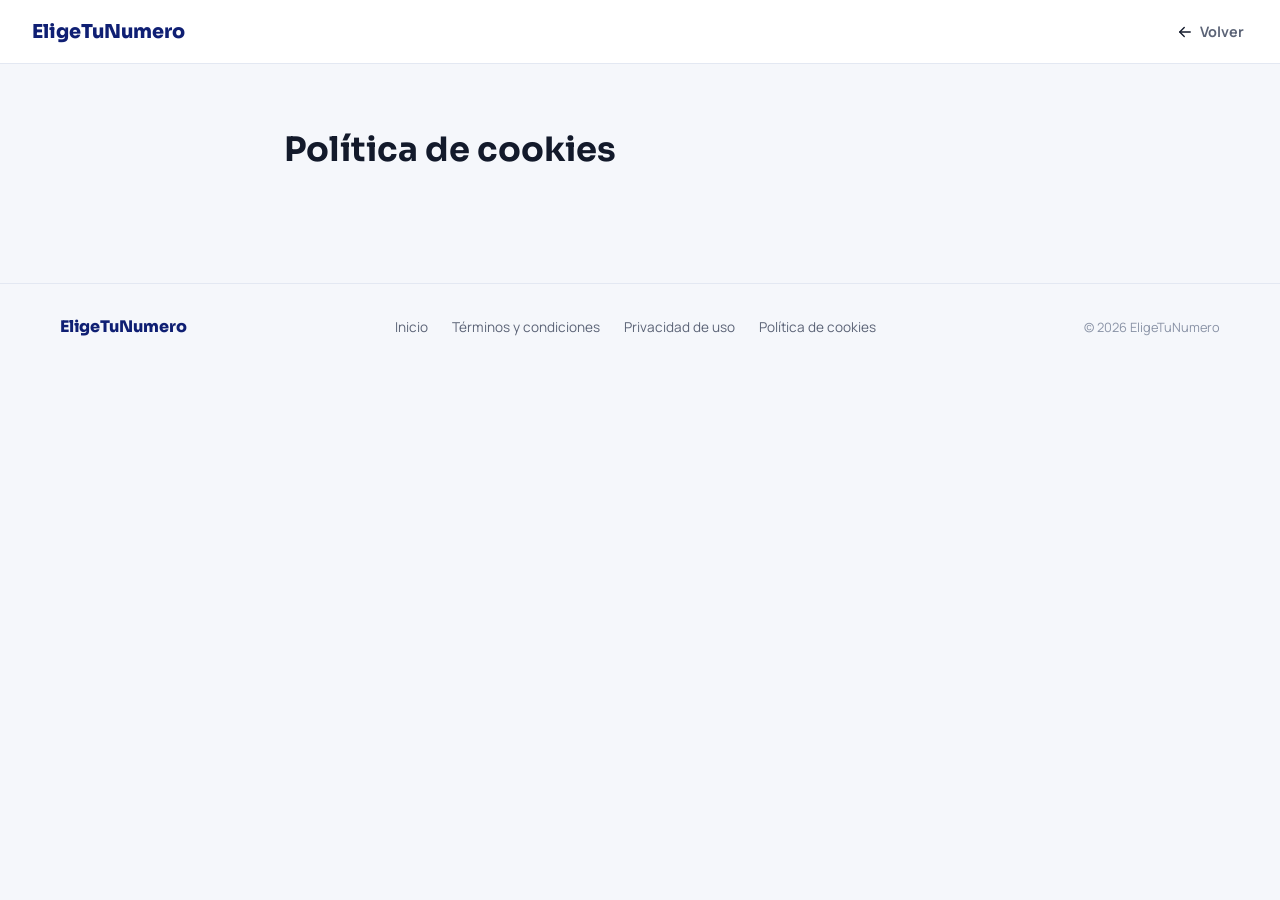
==== cookies.html @ 7b5f64bc "Add files via upload" ====
<!doctype html>
<html lang="es">
<head>
  <meta charset="UTF-8" />
  <meta name="viewport" content="width=device-width, initial-scale=1.0" />
  <title>Política de cookies — EligeTuNumero</title>

  <link rel="preconnect" href="https://fonts.googleapis.com" />
  <link rel="preconnect" href="https://fonts.gstatic.com" crossorigin />
  <link
    href="https://fonts.googleapis.com/css2?family=Sora:wght@600;700;800&family=Manrope:wght@400;500;600;700;800&display=swap"
    rel="stylesheet"
  />

  <link rel="icon" type="image/svg+xml" href="assets/logo/logito.svg">

  <link rel="stylesheet" href="css/tokens.css" />
  <link rel="stylesheet" href="css/base.css" />
  <link rel="stylesheet" href="css/animations.css" />
  <link rel="stylesheet" href="css/buttons.css" />
  <link rel="stylesheet" href="css/legal.css" />
  <link rel="stylesheet" href="css/simple-footer.css" />
</head>
<body>

  <header class="legal-topbar">
    <a href="index.html" class="legal-topbar__logo">EligeTuNumero</a>
    <button class="back-button" onclick="history.back()"><span data-icon="arrow-left"></span> Volver</button>
  </header>

  <main class="legal-main">
    <h1>Política de cookies</h1>
    <!-- Contenido pendiente: se reemplaza cuando esté listo el texto final. -->
  </main>

  <footer class="simple-footer">
    <div class="simple-footer__inner">
      <span class="simple-footer__logo">EligeTuNumero</span>
      <div class="simple-footer__links">
        <a href="index.html">Inicio</a>
        <a href="terminos-y-condiciones.html">Términos y condiciones</a>
        <a href="privacidad.html">Privacidad de uso</a>
        <a href="cookies.html">Política de cookies</a>
      </div>
      <span class="simple-footer__copy" id="legal-footer-year">© 2026 EligeTuNumero</span>
    </div>
  </footer>

  <script src="js/common/icons.js"></script>
  <script src="js/common/render-icons.js"></script>
  <script src="js/common/scroll-reveal.js"></script>
  <script>
    document.getElementById('legal-footer-year').textContent = '© ' + new Date().getFullYear() + ' EligeTuNumero'
  </script>
</body>
</html>
---- css/tokens.css ----
/* Paleta, tipografía, espaciados y radios: todo lo que define el estilo
   vive acá para poder retocarlo desde un solo lugar. */
:root {
  --color-bg: #F5F7FB;
  --color-surface: #FFFFFF;
  --color-surface-tint: #EEF3FF;
  --color-primary: #234DE0;
  --color-primary-dark: #16309C;
  --color-primary-ink: #0F1F73;
  --color-text: #131A2B;
  --color-text-secondary: #5B6376;
  --color-text-faint: #8A93A6;
  --color-border: #E3E8F2;
  --color-success: #147A46;
  --color-success-bg: #E4F6EC;
  --color-warning: #B5720B;
  --color-warning-bg: #FCF0DA;
  --color-danger: #C22B3A;
  --color-danger-bg: #FBE8EA;

  --font-heading: 'Sora', 'Segoe UI', sans-serif;
  --font-body: 'Manrope', 'Segoe UI', sans-serif;

  --radius-sm: 8px;
  --radius-md: 14px;
  --radius-lg: 20px;

  --shadow-sm: 0 1px 2px rgba(19, 26, 43, 0.06);
  --shadow-md: 0 10px 30px rgba(19, 26, 43, 0.08);
  --shadow-lg: 0 20px 50px rgba(19, 26, 43, 0.12);

  --container: 1160px;
  --container-narrow: 760px;

  --space-1: 4px;
  --space-2: 8px;
  --space-3: 12px;
  --space-4: 16px;
  --space-5: 24px;
  --space-6: 32px;
  --space-7: 48px;
  --space-8: 64px;
  --space-9: 96px;
}
---- css/base.css ----
/* Reset mínimo + tipografía base. Se carga en todas las páginas. */
* {
  box-sizing: border-box;
}

html, body {
  margin: 0;
  padding: 0;
}

html {
  scroll-behavior: smooth;
}

body {
  background: var(--color-bg);
  color: var(--color-text);
  font-family: var(--font-body);
  -webkit-font-smoothing: antialiased;
  overflow-wrap: anywhere;
}

h1, h2, h3, h4 {
  font-family: var(--font-heading);
  margin: 0;
  color: var(--color-text);
}

p {
  margin: 0;
}

a {
  color: inherit;
  text-decoration: none;
}

button {
  font-family: inherit;
}

img {
  max-width: 100%;
  display: block;
}

ul {
  margin: 0;
  padding: 0;
  list-style: none;
}

input, textarea, select {
  font-family: inherit;
  font-size: inherit;
}

:focus-visible {
  outline: 2px solid var(--color-primary);
  outline-offset: 2px;
}

.container {
  max-width: var(--container);
  margin: 0 auto;
  padding: 0 var(--space-5);
}

.container-narrow {
  max-width: var(--container-narrow);
  margin: 0 auto;
  padding: 0 var(--space-5);
}

/* Íconos de línea (ver js/common/icons.js). [data-icon] reserva el espacio
   antes de que el script los rellene, para que no salte el layout. */
[data-icon] {
  display: inline-flex;
  width: 18px;
  height: 18px;
  flex: none;
}

.icon-svg {
  width: 18px;
  height: 18px;
  display: block;
  flex: none;
}

@media (prefers-reduced-motion: reduce) {
  html {
    scroll-behavior: auto;
  }

  * {
    animation: none !important;
    transition: none !important;
  }
}
---- css/animations.css ----
/* Animaciones simples y compartidas. Nada llamativo: entradas suaves y
   feedback de interacción. prefers-reduced-motion ya las desactiva todas
   por completo (ver la regla global en base.css). */

@keyframes fadeInUp {
  from {
    opacity: 0;
    transform: translateY(10px);
  }
  to {
    opacity: 1;
    transform: translateY(0);
  }
}

@keyframes fadeIn {
  from {
    opacity: 0;
  }
  to {
    opacity: 1;
  }
}

@keyframes popIn {
  from {
    opacity: 0;
    transform: scale(0.85);
  }
  to {
    opacity: 1;
    transform: scale(1);
  }
}

@keyframes overlayFadeIn {
  from {
    opacity: 0;
  }
  to {
    opacity: 1;
  }
}

@keyframes modalPanelIn {
  from {
    opacity: 0;
    transform: translateY(12px) scale(0.98);
  }
  to {
    opacity: 1;
    transform: translateY(0) scale(1);
  }
}

@keyframes slideUpIn {
  from {
    opacity: 0;
    transform: translate(-50%, 12px);
  }
  to {
    opacity: 1;
    transform: translate(-50%, 0);
  }
}

/* Utilidad genérica: entrada suave para bloques de página (hero, secciones). */
.fade-in-up {
  animation: fadeInUp 0.5s ease both;
}

/* Animación al desplazarse: arranca oculto/corrido y pasa a su lugar cuando
   entra en pantalla (ver js/common/scroll-reveal.js, que agrega is-visible). */
.reveal {
  opacity: 0;
  transform: translateY(18px);
  transition: opacity 0.5s ease, transform 0.5s ease;
}

.reveal.is-visible {
  opacity: 1;
  transform: translateY(0);
}

.reveal:nth-child(2) {
  transition-delay: 0.08s;
}

.reveal:nth-child(3) {
  transition-delay: 0.16s;
}

.reveal:nth-child(4) {
  transition-delay: 0.24s;
}

.reveal:nth-child(5) {
  transition-delay: 0.32s;
}
---- css/buttons.css ----
.btn {
  display: inline-flex;
  align-items: center;
  justify-content: center;
  gap: var(--space-2);
  padding: 12px 22px;
  border-radius: var(--radius-sm);
  border: 1px solid transparent;
  font-weight: 700;
  font-size: 0.95rem;
  cursor: pointer;
  transition: background-color 0.15s ease, border-color 0.15s ease, color 0.15s ease,
    transform 0.15s ease, box-shadow 0.15s ease;
  white-space: nowrap;
}

.btn:active {
  transform: translateY(1px);
}

.btn-primary {
  background: var(--color-primary);
  color: #fff;
  box-shadow: 0 4px 14px rgba(35, 77, 224, 0.22);
}

.btn-primary:hover {
  background: var(--color-primary-dark);
  transform: translateY(-1px);
  box-shadow: 0 6px 18px rgba(35, 77, 224, 0.3);
}

.btn-secondary {
  background: var(--color-surface);
  color: var(--color-primary);
  border-color: var(--color-border);
}

.btn-secondary:hover {
  border-color: var(--color-primary);
  transform: translateY(-1px);
}

.btn-danger {
  background: var(--color-surface);
  color: var(--color-danger);
  border-color: var(--color-danger-bg);
}

.btn-danger:hover {
  background: var(--color-danger-bg);
  border-color: var(--color-danger);
  transform: translateY(-1px);
}

.btn-block {
  width: 100%;
}

.back-button {
  display: inline-flex;
  align-items: center;
  gap: 6px;
  background: none;
  border: none;
  color: var(--color-text-secondary);
  font-weight: 700;
  font-size: 0.9rem;
  cursor: pointer;
  padding: 6px 4px;
  transition: color 0.15s ease;
}

.back-button:hover {
  color: var(--color-primary);
}

.back-button:hover [data-icon] {
  transform: translateX(-2px);
}

.back-button [data-icon] {
  transition: transform 0.15s ease;
}
---- css/legal.css ----
.legal-topbar {
  background: var(--color-surface);
  border-bottom: 1px solid var(--color-border);
  padding: var(--space-4) var(--space-6);
  display: flex;
  align-items: center;
  justify-content: space-between;
}

.legal-topbar__logo {
  font-family: var(--font-heading);
  font-weight: 800;
  font-size: 1.2rem;
  color: var(--color-primary-ink);
}

.legal-main {
  max-width: var(--container-narrow);
  margin: 0 auto;
  padding: var(--space-8) var(--space-5) var(--space-9);
}

.legal-main h1 {
  font-size: 2.1rem;
}

.legal-updated {
  color: var(--color-text-faint);
  font-size: 0.85rem;
  margin-top: var(--space-2);
}

.legal-intro {
  margin-top: var(--space-6);
  color: var(--color-text-secondary);
  line-height: 1.6;
}

.legal-section {
  margin-top: var(--space-7);
}

.legal-section h2 {
  font-size: 1.25rem;
  margin-bottom: var(--space-3);
}

.legal-section p,
.legal-section li {
  color: var(--color-text-secondary);
  line-height: 1.65;
}

.legal-section p + p {
  margin-top: var(--space-3);
}

.legal-section ul {
  margin-top: var(--space-3);
  padding-left: var(--space-5);
  list-style: disc;
  display: flex;
  flex-direction: column;
  gap: var(--space-2);
}

.legal-nav {
  margin-top: var(--space-6);
  background: var(--color-surface-tint);
  border-radius: var(--radius-md);
  padding: var(--space-5);
  display: flex;
  flex-wrap: wrap;
  gap: var(--space-2) var(--space-5);
}

.legal-nav a {
  color: var(--color-primary-ink);
  font-weight: 700;
  font-size: 0.88rem;
}

.legal-nav a:hover {
  color: var(--color-primary);
}
---- css/simple-footer.css ----
.simple-footer {
  border-top: 1px solid var(--color-border);
  padding: var(--space-6) var(--space-5);
  margin-top: var(--space-4);
}

.simple-footer__inner {
  max-width: var(--container);
  margin: 0 auto;
  display: flex;
  align-items: center;
  justify-content: space-between;
  flex-wrap: wrap;
  gap: var(--space-3);
}

.simple-footer__logo {
  font-family: var(--font-heading);
  font-weight: 800;
  color: var(--color-primary-ink);
}

.simple-footer__links {
  display: flex;
  gap: var(--space-5);
  font-size: 0.85rem;
  color: var(--color-text-secondary);
}

.simple-footer__links a:hover {
  color: var(--color-primary);
}

.simple-footer__copy {
  font-size: 0.8rem;
  color: var(--color-text-faint);
}

@media (max-width: 700px) {
  .simple-footer {
    padding: var(--space-5) var(--space-4);
  }

  .simple-footer__logo {
    display: none;
  }

  .simple-footer__inner {
    flex-direction: column;
    justify-content: center;
    gap: var(--space-3);
  }

  .simple-footer__links {
    flex-wrap: wrap;
    justify-content: center;
    gap: var(--space-2) var(--space-4);
    font-size: 0.76rem;
  }

  .simple-footer__links a {
    white-space: nowrap;
  }

  .simple-footer__copy {
    font-size: 0.72rem;
    white-space: nowrap;
  }
}
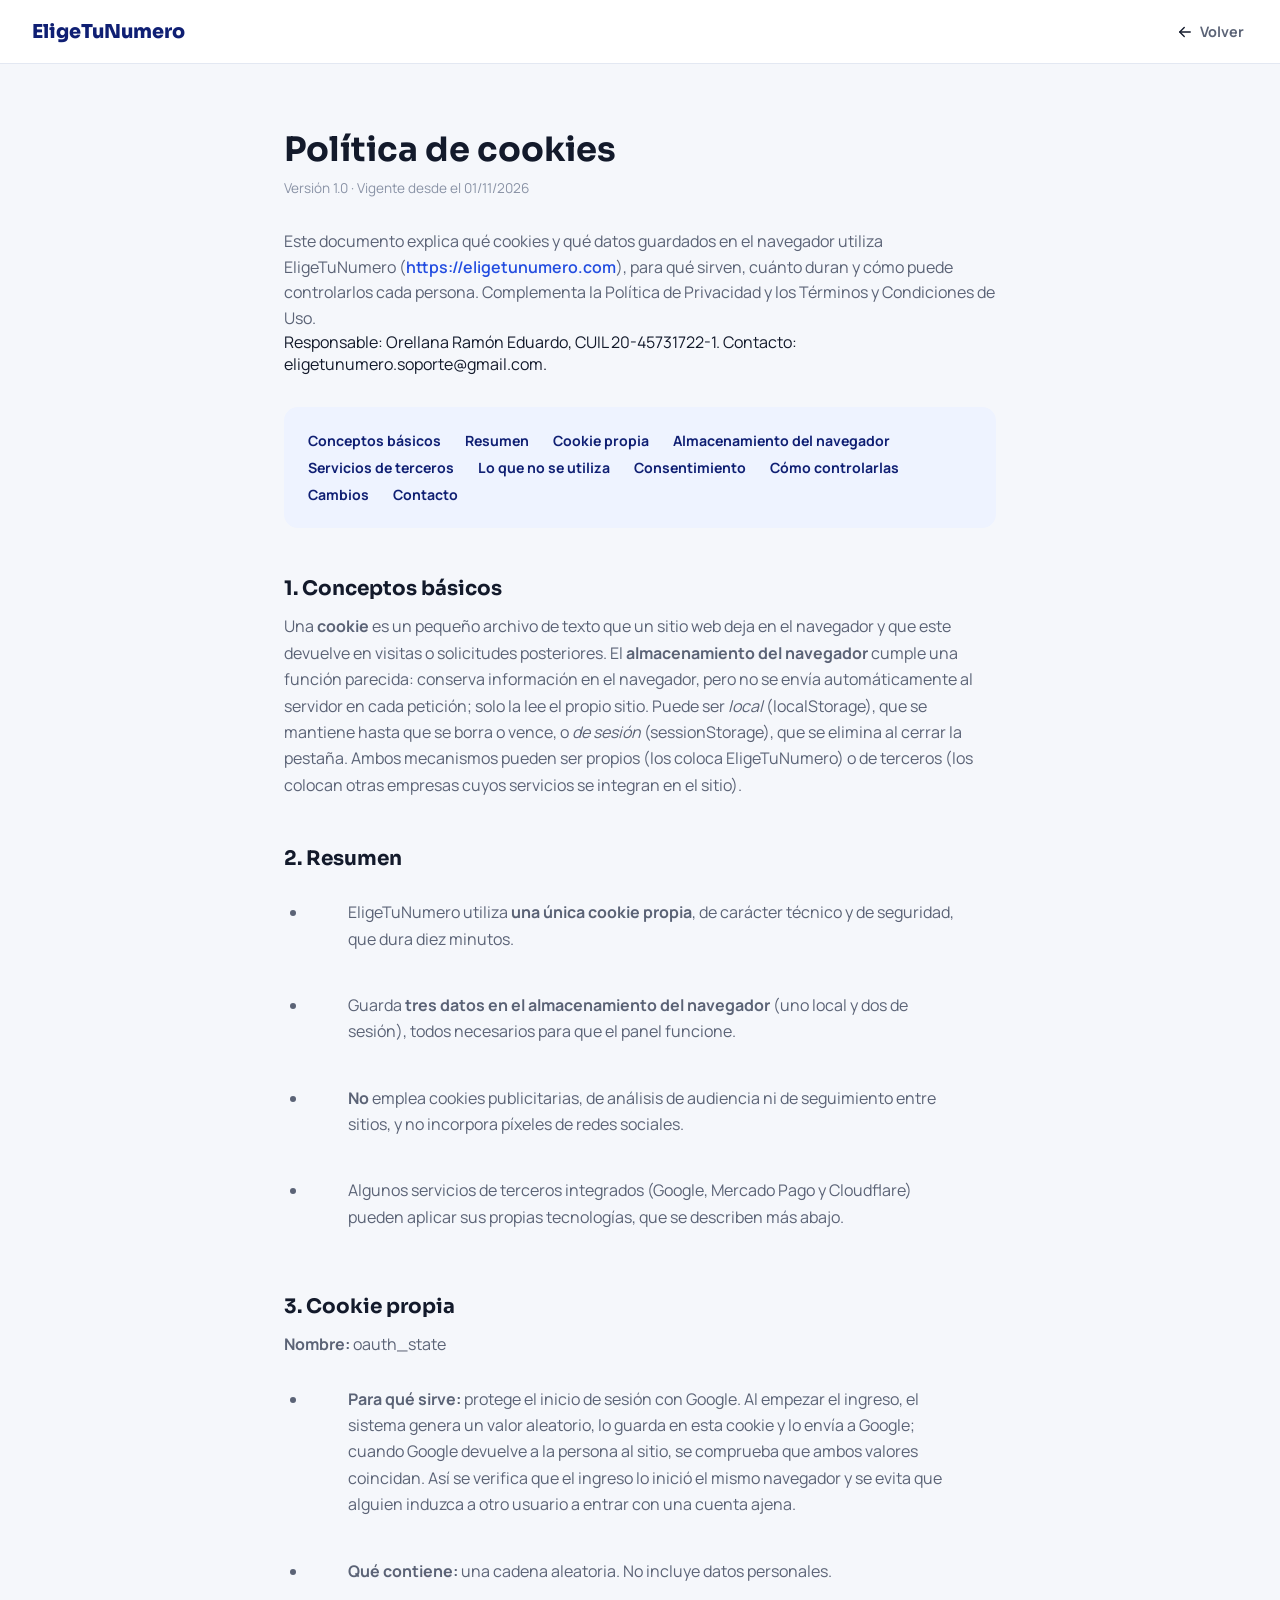
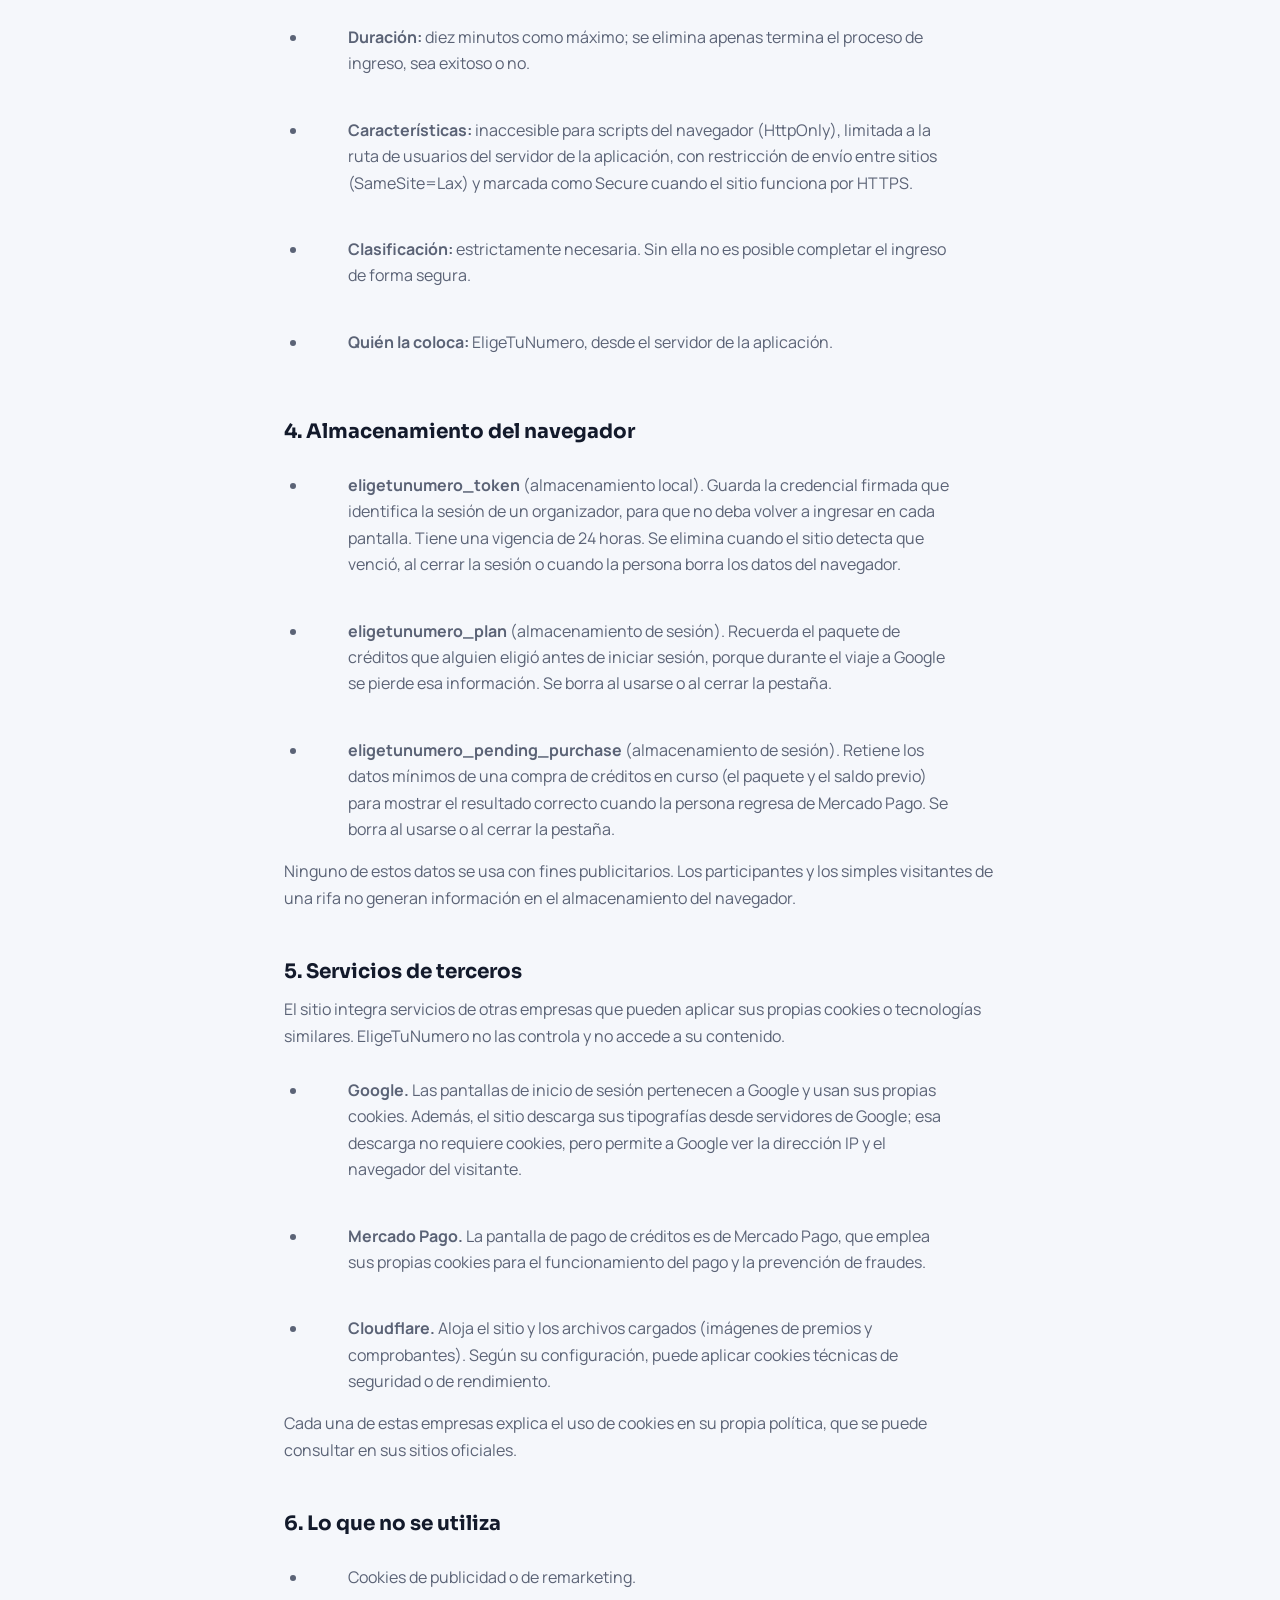
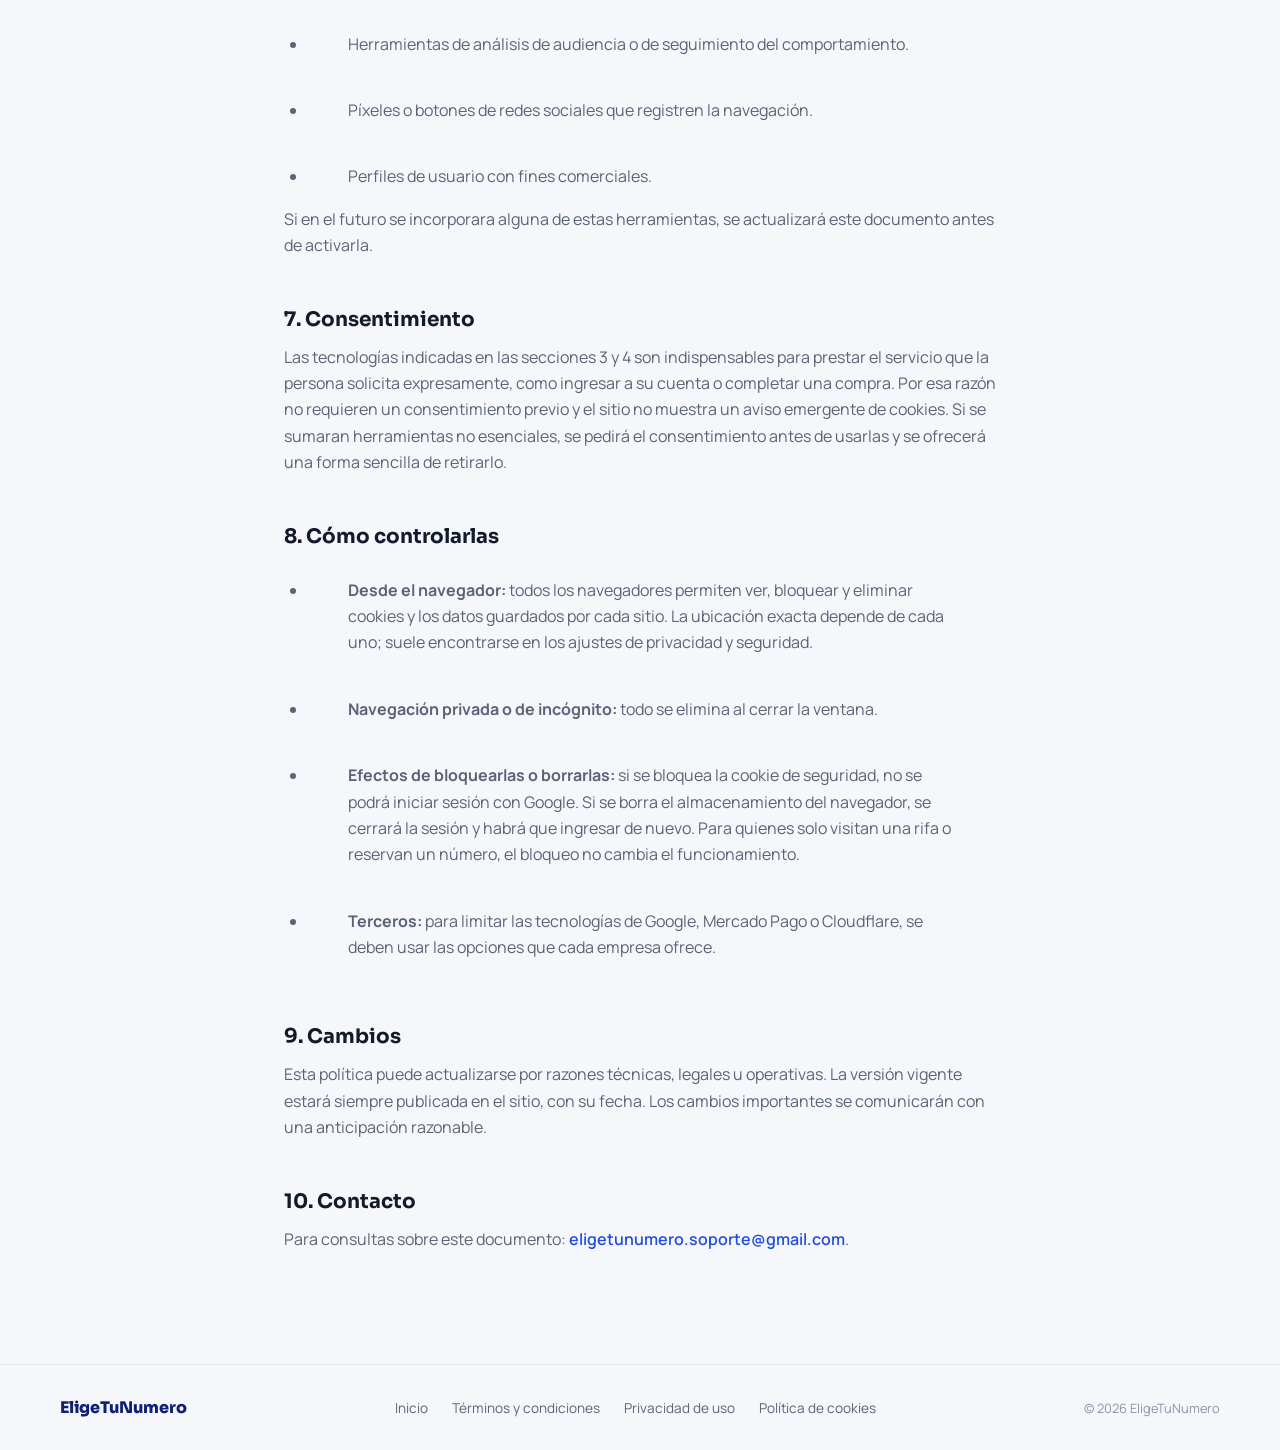
==== commit a7f21fc0: "Add files via upload" ====
--- a/cookies.html
+++ b/cookies.html
@@ -4,6 +4,21 @@
   <meta charset="UTF-8" />
   <meta name="viewport" content="width=device-width, initial-scale=1.0" />
   <title>Política de cookies — EligeTuNumero</title>
+  <meta name="description" content="Qué cookies y almacenamiento del navegador usa EligeTuNumero y para qué." />
+  <meta name="robots" content="index,follow" />
+  <meta name="theme-color" content="#234DE0" />
+  <link rel="canonical" href="https://eligetunumero.com/cookies.html" />
+  <meta property="og:type" content="website" />
+  <meta property="og:site_name" content="EligeTuNumero" />
+  <meta property="og:locale" content="es_AR" />
+  <meta property="og:title" content="Política de cookies — EligeTuNumero" />
+  <meta property="og:description" content="Qué cookies y almacenamiento del navegador usa EligeTuNumero y para qué." />
+  <meta property="og:url" content="https://eligetunumero.com/cookies.html" />
+  <meta property="og:image" content="https://eligetunumero.com/assets/logo/icon.png" />
+  <meta name="twitter:card" content="summary" />
+  <meta name="twitter:title" content="Política de cookies — EligeTuNumero" />
+  <meta name="twitter:description" content="Qué cookies y almacenamiento del navegador usa EligeTuNumero y para qué." />
+  <meta name="twitter:image" content="https://eligetunumero.com/assets/logo/icon.png" />
 
   <link rel="preconnect" href="https://fonts.googleapis.com" />
   <link rel="preconnect" href="https://fonts.gstatic.com" crossorigin />
@@ -12,7 +27,7 @@
     rel="stylesheet"
   />
 
-  <link rel="icon" type="image/svg+xml" href="assets/logo/logito.svg">
+  <link rel="icon" type="image/png" href="assets/logo/icon.png">
 
   <link rel="stylesheet" href="css/tokens.css" />
   <link rel="stylesheet" href="css/base.css" />
@@ -30,7 +45,144 @@
 
   <main class="legal-main">
     <h1>Política de cookies</h1>
-    <!-- Contenido pendiente: se reemplaza cuando esté listo el texto final. -->
+    <p class="legal-updated">Versión 1.0 · Vigente desde el 01/11/2026</p>
+    <p class="legal-intro">Este documento explica qué cookies y qué datos guardados en el navegador utiliza EligeTuNumero (<a href="https://eligetunumero.com">https://eligetunumero.com</a>), para qué sirven, cuánto duran y cómo puede controlarlos cada persona. Complementa la Política de Privacidad y los Términos y Condiciones de Uso.</p>
+<p>Responsable: Orellana Ramón Eduardo, CUIL 20-45731722-1. Contacto: <a href="mailto:eligetunumero.soporte@gmail.com">eligetunumero.soporte@gmail.com</a>.</p>
+    <nav class="legal-nav" aria-label="Contenido">
+      <a href="#seccion-1">Conceptos básicos</a>
+      <a href="#seccion-2">Resumen</a>
+      <a href="#seccion-3">Cookie propia</a>
+      <a href="#seccion-4">Almacenamiento del navegador</a>
+      <a href="#seccion-5">Servicios de terceros</a>
+      <a href="#seccion-6">Lo que no se utiliza</a>
+      <a href="#seccion-7">Consentimiento</a>
+      <a href="#seccion-8">Cómo controlarlas</a>
+      <a href="#seccion-9">Cambios</a>
+      <a href="#seccion-10">Contacto</a>
+    </nav>
+    <section class="legal-section" id="seccion-1">
+      <h2>1. Conceptos básicos</h2>
+      <p>Una <strong>cookie</strong> es un pequeño archivo de texto que un sitio web deja en el navegador y que este devuelve en visitas o solicitudes posteriores. El <strong>almacenamiento del navegador</strong> cumple una función parecida: conserva información en el navegador, pero no se envía automáticamente al servidor en cada petición; solo la lee el propio sitio. Puede ser <em>local</em> (localStorage), que se mantiene hasta que se borra o vence, o <em>de sesión</em> (sessionStorage), que se elimina al cerrar la pestaña. Ambos mecanismos pueden ser propios (los coloca EligeTuNumero) o de terceros (los colocan otras empresas cuyos servicios se integran en el sitio).</p>
+    </section>
+    <section class="legal-section" id="seccion-2">
+      <h2>2. Resumen</h2>
+      <ul>
+<li><blockquote>
+<p>EligeTuNumero utiliza <strong>una única cookie propia</strong>, de carácter técnico y de seguridad, que dura diez minutos.</p>
+</blockquote></li>
+<li><blockquote>
+<p>Guarda <strong>tres datos en el almacenamiento del navegador</strong> (uno local y dos de sesión), todos necesarios para que el panel funcione.</p>
+</blockquote></li>
+<li><blockquote>
+<p><strong>No</strong> emplea cookies publicitarias, de análisis de audiencia ni de seguimiento entre sitios, y no incorpora píxeles de redes sociales.</p>
+</blockquote></li>
+<li><blockquote>
+<p>Algunos servicios de terceros integrados (Google, Mercado Pago y Cloudflare) pueden aplicar sus propias tecnologías, que se describen más abajo.</p>
+</blockquote></li>
+</ul>
+    </section>
+    <section class="legal-section" id="seccion-3">
+      <h2>3. Cookie propia</h2>
+      <p><strong>Nombre:</strong> oauth_state</p>
+<ul>
+<li><blockquote>
+<p><strong>Para qué sirve:</strong> protege el inicio de sesión con Google. Al empezar el ingreso, el sistema genera un valor aleatorio, lo guarda en esta cookie y lo envía a Google; cuando Google devuelve a la persona al sitio, se comprueba que ambos valores coincidan. Así se verifica que el ingreso lo inició el mismo navegador y se evita que alguien induzca a otro usuario a entrar con una cuenta ajena.</p>
+</blockquote></li>
+<li><blockquote>
+<p><strong>Qué contiene:</strong> una cadena aleatoria. No incluye datos personales.</p>
+</blockquote></li>
+<li><blockquote>
+<p><strong>Duración:</strong> diez minutos como máximo; se elimina apenas termina el proceso de ingreso, sea exitoso o no.</p>
+</blockquote></li>
+<li><blockquote>
+<p><strong>Características:</strong> inaccesible para scripts del navegador (HttpOnly), limitada a la ruta de usuarios del servidor de la aplicación, con restricción de envío entre sitios (SameSite=Lax) y marcada como Secure cuando el sitio funciona por HTTPS.</p>
+</blockquote></li>
+<li><blockquote>
+<p><strong>Clasificación:</strong> estrictamente necesaria. Sin ella no es posible completar el ingreso de forma segura.</p>
+</blockquote></li>
+<li><blockquote>
+<p><strong>Quién la coloca:</strong> EligeTuNumero, desde el servidor de la aplicación.</p>
+</blockquote></li>
+</ul>
+    </section>
+    <section class="legal-section" id="seccion-4">
+      <h2>4. Almacenamiento del navegador</h2>
+      <ul>
+<li><blockquote>
+<p><strong>eligetunumero_token</strong> (almacenamiento local). Guarda la credencial firmada que identifica la sesión de un organizador, para que no deba volver a ingresar en cada pantalla. Tiene una vigencia de 24 horas. Se elimina cuando el sitio detecta que venció, al cerrar la sesión o cuando la persona borra los datos del navegador.</p>
+</blockquote></li>
+<li><blockquote>
+<p><strong>eligetunumero_plan</strong> (almacenamiento de sesión). Recuerda el paquete de créditos que alguien eligió antes de iniciar sesión, porque durante el viaje a Google se pierde esa información. Se borra al usarse o al cerrar la pestaña.</p>
+</blockquote></li>
+<li><blockquote>
+<p><strong>eligetunumero_pending_purchase</strong> (almacenamiento de sesión). Retiene los datos mínimos de una compra de créditos en curso (el paquete y el saldo previo) para mostrar el resultado correcto cuando la persona regresa de Mercado Pago. Se borra al usarse o al cerrar la pestaña.</p>
+</blockquote></li>
+</ul>
+<p>Ninguno de estos datos se usa con fines publicitarios. Los participantes y los simples visitantes de una rifa no generan información en el almacenamiento del navegador.</p>
+    </section>
+    <section class="legal-section" id="seccion-5">
+      <h2>5. Servicios de terceros</h2>
+      <p>El sitio integra servicios de otras empresas que pueden aplicar sus propias cookies o tecnologías similares. EligeTuNumero no las controla y no accede a su contenido.</p>
+<ul>
+<li><blockquote>
+<p><strong>Google.</strong> Las pantallas de inicio de sesión pertenecen a Google y usan sus propias cookies. Además, el sitio descarga sus tipografías desde servidores de Google; esa descarga no requiere cookies, pero permite a Google ver la dirección IP y el navegador del visitante.</p>
+</blockquote></li>
+<li><blockquote>
+<p><strong>Mercado Pago.</strong> La pantalla de pago de créditos es de Mercado Pago, que emplea sus propias cookies para el funcionamiento del pago y la prevención de fraudes.</p>
+</blockquote></li>
+<li><blockquote>
+<p><strong>Cloudflare.</strong> Aloja el sitio y los archivos cargados (imágenes de premios y comprobantes). Según su configuración, puede aplicar cookies técnicas de seguridad o de rendimiento.</p>
+</blockquote></li>
+</ul>
+<p>Cada una de estas empresas explica el uso de cookies en su propia política, que se puede consultar en sus sitios oficiales.</p>
+    </section>
+    <section class="legal-section" id="seccion-6">
+      <h2>6. Lo que no se utiliza</h2>
+      <ul>
+<li><blockquote>
+<p>Cookies de publicidad o de remarketing.</p>
+</blockquote></li>
+<li><blockquote>
+<p>Herramientas de análisis de audiencia o de seguimiento del comportamiento.</p>
+</blockquote></li>
+<li><blockquote>
+<p>Píxeles o botones de redes sociales que registren la navegación.</p>
+</blockquote></li>
+<li><blockquote>
+<p>Perfiles de usuario con fines comerciales.</p>
+</blockquote></li>
+</ul>
+<p>Si en el futuro se incorporara alguna de estas herramientas, se actualizará este documento antes de activarla.</p>
+    </section>
+    <section class="legal-section" id="seccion-7">
+      <h2>7. Consentimiento</h2>
+      <p>Las tecnologías indicadas en las secciones 3 y 4 son indispensables para prestar el servicio que la persona solicita expresamente, como ingresar a su cuenta o completar una compra. Por esa razón no requieren un consentimiento previo y el sitio no muestra un aviso emergente de cookies. Si se sumaran herramientas no esenciales, se pedirá el consentimiento antes de usarlas y se ofrecerá una forma sencilla de retirarlo.</p>
+    </section>
+    <section class="legal-section" id="seccion-8">
+      <h2>8. Cómo controlarlas</h2>
+      <ul>
+<li><blockquote>
+<p><strong>Desde el navegador:</strong> todos los navegadores permiten ver, bloquear y eliminar cookies y los datos guardados por cada sitio. La ubicación exacta depende de cada uno; suele encontrarse en los ajustes de privacidad y seguridad.</p>
+</blockquote></li>
+<li><blockquote>
+<p><strong>Navegación privada o de incógnito:</strong> todo se elimina al cerrar la ventana.</p>
+</blockquote></li>
+<li><blockquote>
+<p><strong>Efectos de bloquearlas o borrarlas:</strong> si se bloquea la cookie de seguridad, no se podrá iniciar sesión con Google. Si se borra el almacenamiento del navegador, se cerrará la sesión y habrá que ingresar de nuevo. Para quienes solo visitan una rifa o reservan un número, el bloqueo no cambia el funcionamiento.</p>
+</blockquote></li>
+<li><blockquote>
+<p><strong>Terceros:</strong> para limitar las tecnologías de Google, Mercado Pago o Cloudflare, se deben usar las opciones que cada empresa ofrece.</p>
+</blockquote></li>
+</ul>
+    </section>
+    <section class="legal-section" id="seccion-9">
+      <h2>9. Cambios</h2>
+      <p>Esta política puede actualizarse por razones técnicas, legales u operativas. La versión vigente estará siempre publicada en el sitio, con su fecha. Los cambios importantes se comunicarán con una anticipación razonable.</p>
+    </section>
+    <section class="legal-section" id="seccion-10">
+      <h2>10. Contacto</h2>
+      <p>Para consultas sobre este documento: <a href="mailto:eligetunumero.soporte@gmail.com">eligetunumero.soporte@gmail.com</a>.</p>
+    </section>
   </main>
 
   <footer class="simple-footer">
--- a/css/base.css
+++ b/css/base.css
@@ -60,12 +60,6 @@
   outline-offset: 2px;
 }
 
-.container {
-  max-width: var(--container);
-  margin: 0 auto;
-  padding: 0 var(--space-5);
-}
-
 .container-narrow {
   max-width: var(--container-narrow);
   margin: 0 auto;
--- a/css/animations.css
+++ b/css/animations.css
@@ -10,15 +10,6 @@
   to {
     opacity: 1;
     transform: translateY(0);
-  }
-}
-
-@keyframes fadeIn {
-  from {
-    opacity: 0;
-  }
-  to {
-    opacity: 1;
   }
 }
 
--- a/css/buttons.css
+++ b/css/buttons.css
@@ -42,15 +42,16 @@
 }
 
 .btn-danger {
-  background: var(--color-surface);
-  color: var(--color-danger);
-  border-color: var(--color-danger-bg);
+  background: var(--color-danger);
+  color: #fff;
+  border-color: var(--color-danger);
+  box-shadow: 0 4px 14px rgba(194, 43, 58, 0.22);
 }
 
 .btn-danger:hover {
-  background: var(--color-danger-bg);
-  border-color: var(--color-danger);
+  filter: brightness(0.92);
   transform: translateY(-1px);
+  box-shadow: 0 6px 18px rgba(194, 43, 58, 0.3);
 }
 
 .btn-block {
--- a/css/legal.css
+++ b/css/legal.css
@@ -83,3 +83,19 @@
 .legal-nav a:hover {
   color: var(--color-primary);
 }
+
+.legal-section {
+  scroll-margin-top: var(--space-5);
+}
+
+.legal-section h3 {
+  font-size: 1.05rem;
+  margin: var(--space-5) 0 var(--space-2);
+}
+
+.legal-section a,
+.legal-intro a {
+  color: var(--color-primary);
+  font-weight: 600;
+  overflow-wrap: anywhere;
+}
